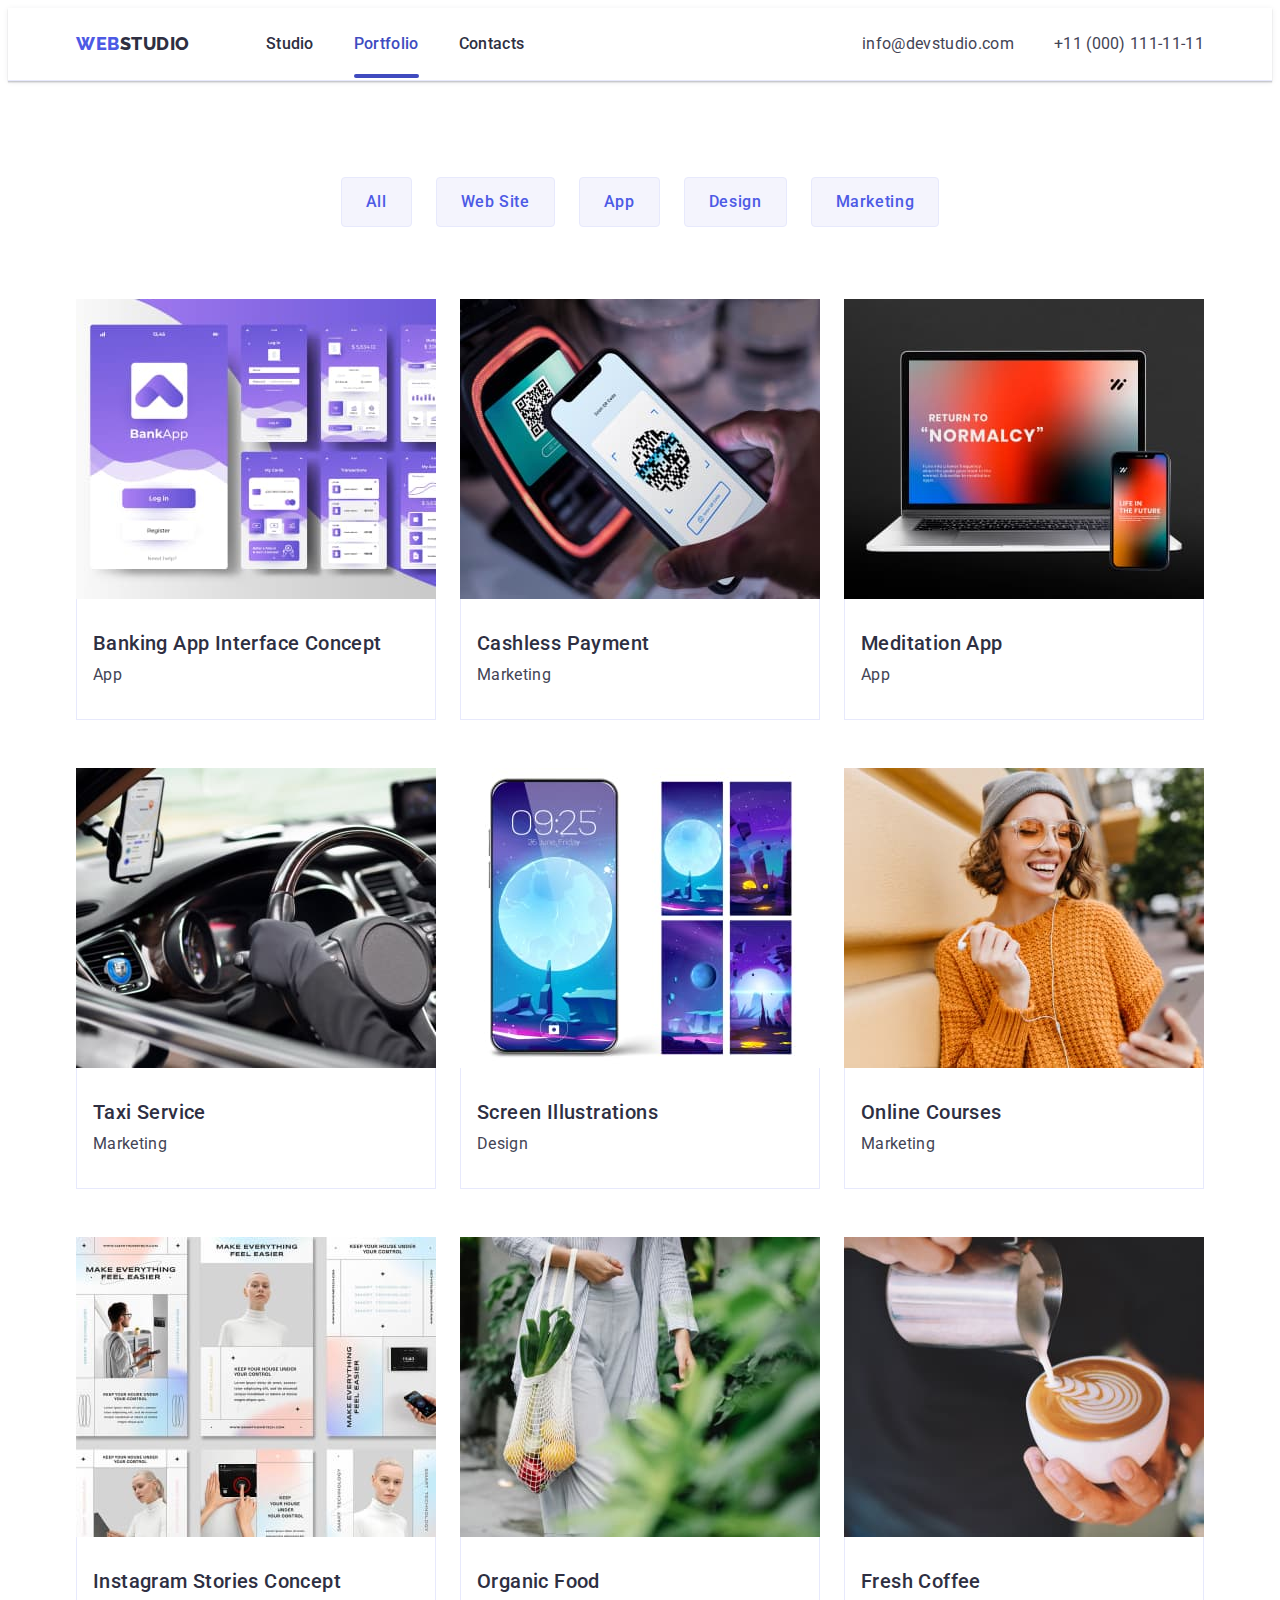
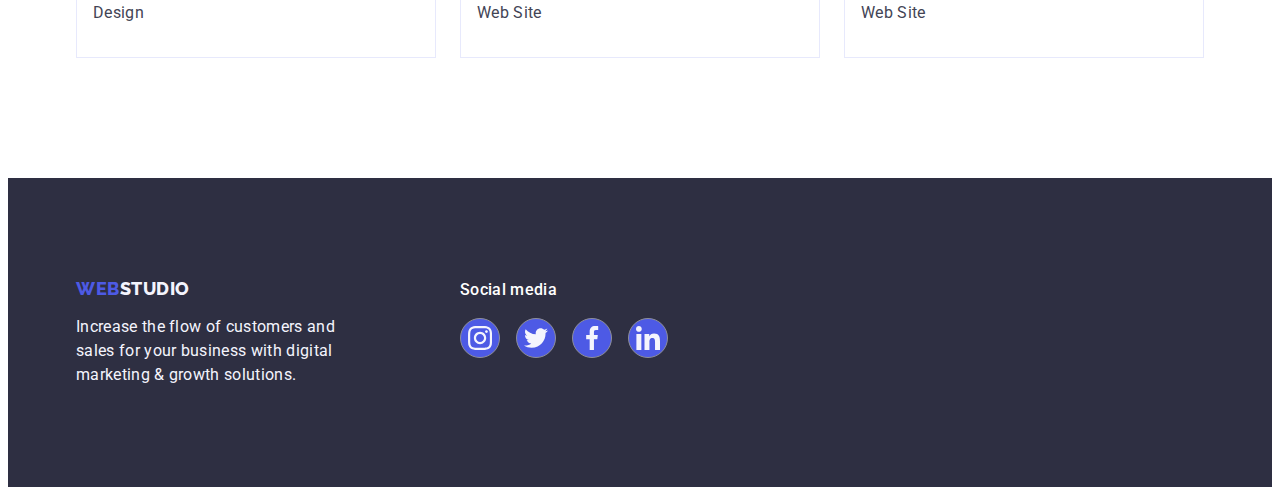
==== portfolio.html @ caafe9a9 "f" ====
<!DOCTYPE html>
<html lang="en">
  <head>
    <meta charset="UTF-8" />
    <meta http-equiv="X-UA-Compatible" content="IE=edge" />
    <meta name="viewport" content="width=device-width, initial-scale=1.0" />
    <title>Portfolio</title>
    <link rel="preconnect" href="https://fonts.googleapis.com" />
    <link rel="preconnect" href="https://fonts.gstatic.com" crossorigin />
    <link
      href="https://fonts.googleapis.com/css2?family=Raleway:wght@800&family=Roboto:wght@400;500;700;900&display=swap"
      rel="stylesheet"
    />
    <link
      rel="stylesheet"
      href="https://cdnjs.cloudflare.com/ajax/libs/modern-normalize/2.0.0/modern-normalize.min.css"
      integrity="sha512-4xo8blKMVCiXpTaLzQSLSw3KFOVPWhm/TRtuPVc4WG6kUgjH6J03IBuG7JZPkcWMxJ5huwaBpOpnwYElP/m6wg=="
      crossorigin="anonymous"
      referrerpolicy="no-referrer"
    />
    <link rel="stylesheet" href="./css/styles.css" />
  </head>

  <body>
    <header class="header">
      <div class="header-container container">
        <!-- NAVIGATION ------------------->
        <nav class="header-nav">
          <a href="./index.html" class="header-logo link"
            >Web<span class="header-logo-span">Studio</span></a
          >
          <ul class="header-nav-list list">
            <li>
              <a href="./index.html" class="header-nav-list-item-link link"
                >Studio</a
              >
            </li>
            <li>
              <a
                href="./portfolio.html"
                class="header-nav-list-item-link link current"
                >Portfolio</a
              >
            </li>
            <li>
              <a href="" class="header-nav-list-item-link link">Contacts</a>
            </li>
          </ul>
        </nav>

        <!-- ADDRESS ------------------->
        <address class="address">
          <ul class="address-list list">
            <li>
              <a
                href="mailto:info@devstudio.com"
                class="header-address-list-item-link link"
                >info@devstudio.com</a
              >
            </li>
            <li>
              <a
                href="tel:+110001111111"
                class="header-address-list-item-link link"
                >+11 (000) 111-11-11</a
              >
            </li>
          </ul>
        </address>
      </div>
    </header>

    <main>
      <!-- SECTION-MAIN-PORTFOLIO ----------------------------->
      <section class="section-portfolio-category">
        <!-- PORTFOLIO-CATEGORY-BUTTON-FILTER ----->
        <div class="container">
          <h1 class="visually-hidden">Portfolio Category</h1>
          <ul class="category-filter list">
            <li>
              <button type="button" class="button-filter">All</button>
            </li>
            <li>
              <button type="button" class="button-filter">Web Site</button>
            </li>
            <li>
              <button type="button" class="button-filter">App</button>
            </li>
            <li>
              <button type="button" class="button-filter">Design</button>
            </li>
            <li>
              <button type="button" class="button-filter">Marketing</button>
            </li>
          </ul>

          <!-- PORTFOLIO-CATEGORY-LIST ------------->
          <ul class="category-list list">
            <li class="category-item">
              <a href="./index.html" class="overlay-link link">
                <div class="overlay-box">
                  <img
                    src="./images/portfolio-01.jpg"
                    alt="Banking App Interface Concept"
                    class="portfolio-images"
                    width="360"
                    height="300"
                  />
                  <p class="overlay-text">
                    14 Stylish and User-Friendly App Design Concepts · Task
                    Manager App · Calorie Tracker App · Exotic Fruit Ecommerce
                    App · Cloud Storage App
                  </p>
                </div>
                <div class="category-box">
                  <h2 class="category-title-box title">
                    Banking App Interface Concept
                  </h2>
                  <p class="category-paragraph">App</p>
                </div>
              </a>
            </li>
            <li class="category-item">
              <a href="./index.html" class="overlay-link link">
                <div class="overlay-box">
                  <img
                    src="./images/portfolio-02.jpg"
                    alt="Cashless Payment"
                    class="portfolio-images"
                    width="360"
                    height="300"
                  />
                  <p class="overlay-text">
                    14 Stylish and User-Friendly App Design Concepts · Task
                    Manager App · Calorie Tracker App · Exotic Fruit Ecommerce
                    App · Cloud Storage App
                  </p>
                </div>
                <div class="category-box">
                  <h2 class="category-title-box title">Cashless Payment</h2>
                  <p class="category-paragraph">Marketing</p>
                </div>
              </a>
            </li>
            <li class="category-item">
              <a href="./index.html" class="overlay-link link">
                <div class="overlay-box">
                  <img
                    src="./images/portfolio-03.jpg"
                    alt="Meditation App"
                    class="portfolio-images"
                    width="360"
                    height="300"
                  />
                  <p class="overlay-text">
                    14 Stylish and User-Friendly App Design Concepts · Task
                    Manager App · Calorie Tracker App · Exotic Fruit Ecommerce
                    App · Cloud Storage App
                  </p>
                </div>
                <div class="category-box">
                  <h2 class="category-title-box title">Meditation App</h2>
                  <p class="category-paragraph">App</p>
                </div>
              </a>
            </li>
            <li class="category-item">
              <a href="./index.html" class="overlay-link link">
                <div class="overlay-box">
                  <img
                    src="./images/portfolio-04.jpg"
                    alt="Taxi Service"
                    class="portfolio-images"
                    width="360"
                    height="300"
                  />
                  <p class="overlay-text">
                    14 Stylish and User-Friendly App Design Concepts · Task
                    Manager App · Calorie Tracker App · Exotic Fruit Ecommerce
                    App · Cloud Storage App
                  </p>
                </div>
                <div class="category-box">
                  <h2 class="category-title-box title">Taxi Service</h2>
                  <p class="category-paragraph">Marketing</p>
                </div>
              </a>
            </li>
            <li class="category-item">
              <a href="./index.html" class="overlay-link link">
                <div class="overlay-box">
                  <img
                    src="./images/portfolio-05.jpg"
                    alt="Screen Illustrations"
                    class="portfolio-images"
                    width="360"
                    height="300"
                  />
                  <p class="overlay-text">
                    14 Stylish and User-Friendly App Design Concepts · Task
                    Manager App · Calorie Tracker App · Exotic Fruit Ecommerce
                    App · Cloud Storage App
                  </p>
                </div>
                <div class="category-box">
                  <h2 class="category-title-box title">Screen Illustrations</h2>
                  <p class="category-paragraph">Design</p>
                </div>
              </a>
            </li>
            <li class="category-item">
              <a href="./index.html" class="overlay-link link">
                <div class="overlay-box">
                  <img
                    src="./images/portfolio-06.jpg"
                    alt="Online Courses"
                    class="portfolio-images"
                    width="360"
                    height="300"
                  />
                  <p class="overlay-text">
                    14 Stylish and User-Friendly App Design Concepts · Task
                    Manager App · Calorie Tracker App · Exotic Fruit Ecommerce
                    App · Cloud Storage App
                  </p>
                </div>
                <div class="category-box">
                  <h2 class="category-title-box title">Online Courses</h2>
                  <p class="category-paragraph">Marketing</p>
                </div>
              </a>
            </li>
            <li class="category-item">
              <a href="./index.html" class="overlay-link link">
                <div class="overlay-box">
                  <img
                    src="./images/portfolio-07.jpg"
                    alt="Instagram Stories Concept"
                    class="portfolio-images"
                    width="360"
                    height="300"
                  />
                  <p class="overlay-text">
                    14 Stylish and User-Friendly App Design Concepts · Task
                    Manager App · Calorie Tracker App · Exotic Fruit Ecommerce
                    App · Cloud Storage App
                  </p>
                </div>
                <div class="category-box">
                  <h2 class="category-title-box title">
                    Instagram Stories Concept
                  </h2>
                  <p class="category-paragraph">Design</p>
                </div>
              </a>
            </li>
            <li class="category-item">
              <a href="./index.html" class="overlay-link link">
                <div class="overlay-box">
                  <img
                    src="./images/portfolio-08.jpg"
                    alt="Organic Food"
                    class="portfolio-images"
                    width="360"
                    height="300"
                  />
                  <p class="overlay-text">
                    14 Stylish and User-Friendly App Design Concepts · Task
                    Manager App · Calorie Tracker App · Exotic Fruit Ecommerce
                    App · Cloud Storage App
                  </p>
                </div>
                <div class="category-box">
                  <h2 class="category-title-box title">Organic Food</h2>
                  <p class="category-paragraph">Web Site</p>
                </div>
              </a>
            </li>
            <li class="category-item">
              <a href="./index.html" class="overlay-link link">
                <div class="overlay-box">
                  <img
                    src="./images/portfolio-09.jpg"
                    alt="Fresh Coffee"
                    class="portfolio-images"
                    width="360"
                    height="300"
                  />
                  <p class="overlay-text">
                    14 Stylish and User-Friendly App Design Concepts · Task
                    Manager App · Calorie Tracker App · Exotic Fruit Ecommerce
                    App · Cloud Storage App
                  </p>
                </div>
                <div class="category-box">
                  <h2 class="category-title-box title">Fresh Coffee</h2>
                  <p class="category-paragraph">Web Site</p>
                </div>
              </a>
            </li>
          </ul>
        </div>
      </section>
    </main>

    <!-- SECTION-FOOTER ---------------->
    <footer class="footer">
      <div class="footer-container container">
        <div class="footer-block">
          <a href="./index.html" class="footer-logo link"
            >Web<span class="footer-logo-span">Studio</span></a
          >
          <p class="footer-paragraph">
            Increase the flow of customers and sales for your business with
            digital marketing & growth solutions.
          </p>
        </div>

        <!------- FOOTER SOCIAL --------->
        <div class="footer-block">
          <!-- <div class="footer-social"> -->
          <p class="footer-social-paragraph">Social media</p>
          <ul class="footer-social-list list">
            <!-- footer-instagram -->
            <li class="footer-social-items">
              <a href="#" class="footer-social-link link">
                <svg class="footer-social-svg" width="24" height="24">
                  <use href="./images/icons.svg#ico-1-instagram"></use>
                </svg>
              </a>
            </li>
            <!-- footer-twitter -->
            <li class="footer-social-items">
              <a href="#" class="footer-social-link link">
                <svg class="footer-social-svg" width="24" height="24">
                  <use href="./images/icons.svg#ico-2-twitter"></use>
                </svg>
              </a>
            </li>
            <!-- footer-facebook -->
            <li class="footer-social-items">
              <a href="#" class="footer-social-link link">
                <svg class="footer-social-svg" width="24" height="24">
                  <use href="./images/icons.svg#ico-3-facebook"></use>
                </svg>
              </a>
            </li>
            <!-- footer-linkedin -->
            <li class="footer-social-items">
              <a href="#" class="footer-social-link link">
                <svg class="footer-social-svg" width="24" height="24">
                  <use href="./images/icons.svg#ico-4-linkedin"></use>
                </svg>
              </a>
            </li>
          </ul>
        </div>
      </div>
    </footer>
    <script src="./js/modal.js"></script>
  </body>
  <!-- HAPPY-END --------------------->
</html>
---- css/styles.css ----
:root {
  --body-background-color: #ffffff;
  --body-text-color: #434455;
  --logo-color: #4d5ae5;
  --logo-header-span-color: #2e2f42;
  --logo-footer-span-color: #f4f4fd;
  --paragraph-color: #434455;
  --color-grey: #2e2f42;
  --footer-social-svg-fill: #f4f4fd;
}

/*--RESET-----------------------*/

*,
*::before,
*::after {
  box-sizing: border-box;
}

h1,
h2,
h3,
h4,
h5,
h6,
p {
  margin-top: 0;
  margin-bottom: 0;
}

ul,
ol {
  list-style: none;
  margin: 0;
  margin-top: 0;
  margin-bottom: 0;
  padding-left: 0;
}

img {
  display: block;
}

.list {
  list-style: none;
  margin: 0;
  padding-left: 0;
}

.link {
  text-decoration: none;
}

/*--GLOBAL-----------------------*/

body {
  font-family: "Roboto", sans-serif;
  color: var(--body-text-color);
  background-color: var(--body-background-color);
}

.container {
  width: 1158px;
  margin: 0 auto;
  padding-right: 15px;
  padding-left: 15px;
}

.visually-hidden {
  position: absolute;
  width: 1px;
  height: 1px;
  margin: -1px;
  border: 0;
  padding: 0;
  white-space: nowrap;
  clip-path: inset(100%);
  clip: rect(0 0 0 0);
  overflow: hidden;
}

/*-- HEADER ---------------------*/

.header {
  border-bottom: 1px solid #e7e9fc;
  padding-top: 24px;
  padding-bottom: 24px;
  box-shadow: 0px 2px 1px rgba(46, 47, 66, 0.08),
    0px 1px 1px rgba(46, 47, 66, 0.16), 0px 1px 6px rgba(46, 47, 66, 0.08);
}

.header-container {
  display: flex;
  justify-content: space-between;
  align-items: center;
}

.header-nav {
  display: flex;
  align-items: center;
}

.header-logo {
  font-family: "Raleway", sans-serif;
  font-weight: 800;
  font-size: 18px;
  line-height: 1.17;
  letter-spacing: 0.03em;
  text-transform: uppercase;
  color: var(--logo-color);
  align-self: center;
  margin-right: 76px;
}

.header-logo-span {
  color: var(--logo-header-span-color);
}

.header-nav-list {
  display: flex;
  gap: 40px;
}

.header-nav-list-item-link {
  font-size: 16px;
  line-height: 1.5;
  letter-spacing: 0.02em;
  font-weight: 500;
  padding-top: 24px;
  padding-bottom: 24px;
  color: var(--color-grey);
  transition: color 250ms cubic-bezier(0.4, 0, 0.2, 1);
}

.header-nav-list-item-link:hover,
.header-nav-list-item-link:focus,
.header-nav-list-item-link:active {
  color: #404bbf;
}

.address {
  font-style: normal;
  gap: 40px;
}

.address-list {
  display: flex;
  gap: 40px;
}

.header-address-list-item-link {
  font-weight: 400;
  font-size: 16px;
  line-height: 1.5;
  letter-spacing: 0.02em;
  color: #434455;
  transition: color 250ms cubic-bezier(0.4, 0, 0.2, 1);
}

.header-address-list-item-link:hover,
.header-address-list-item-link:focus,
.header-address-list-item-link:active {
  color: #404bbf;
}

/*--- SECTION-INDEX-ONE --------------*/

.section-one {
  background-position: center;
  background-color: var(--color-grey);
  background-size: cover;
  background-image: linear-gradient(
      to bottom,
      rgba(46, 47, 66, 0.7),
      rgba(46, 47, 66, 0.7)
    ),
    url(../images/people-office.jpg);
  background-repeat: no-repeat;
  padding: 188px 0px;
  max-width: 1440px;
  margin: 0 auto;
}

.container-hero {
  display: flex;
  flex-direction: column;
  padding: 0 316px;
}

.main-index-title {
  font-weight: 700;
  font-size: 56px;
  line-height: 1.07;
  letter-spacing: 0.02em;
  text-align: center;
  padding-bottom: 48px;
  max-width: 496px;
  color: #ffffff;
}

.index-button {
  display: block;
  padding: 16px 32px;
  align-self: center;
  min-width: 169px;
  height: 56px;
  border: none;
  font-size: 16px;
  line-height: 1.5;
  letter-spacing: 0.04em;
  color: #ffffff;
  background-color: #4d5ae5;
  border-radius: 4px;
  font-family: "Roboto", sans-serif;
  font-weight: 500;
  box-shadow: 0px 4px 4px rgba(0, 0, 0, 0.15);
  cursor: pointer;
  transition: background-color 250ms cubic-bezier(0.4, 0, 0.2, 1);
}

.index-button:focus {
  background-color: #404bbf;
}

.index-button:hover {
  background: #404bbf;
  box-shadow: 0px 4px 4px rgba(0, 0, 0, 0.15);
}

/*--- SECTION-INDEX-TWO --------------*/

.section-two {
  padding: 120px 0;
}

.menu-list {
  display: flex;
  gap: 24px;
}

.menu-list-item {
  width: 264px;
}

.hero-icons {
  display: flex;
  width: 264px;
  height: 112px;
  align-items: center;
  justify-content: center;
  margin-bottom: 8px;
  border-radius: 4px;
  background: #f4f4fd;
}

.hero-icons-svg {
  margin: 24px 100px;
}

.menu-list-item > h3 {
  margin-bottom: 8px;
}

.menu-paragraph {
  font-style: normal;
  font-weight: 400;
  font-size: 16px;
  line-height: 1.5;
  letter-spacing: 0.02em;
  color: #434455;
}

.title {
  font-size: 20px;
  line-height: 1.2;
  font-weight: 500;
  letter-spacing: 0.02em;
  color: var(--color-grey);
  text-align: center;
  margin-bottom: 8px;
}

.team-paragraph {
  font-size: 16px;
  line-height: 1.5;
  letter-spacing: 0.02em;
  color: #434455;
  text-align: center;
}

/*--- SECTION-INDEX-THREE --------------*/

.section-three {
  padding-bottom: 120px;
}

.subtitle {
  font-weight: 700;
  font-size: 36px;
  line-height: 1.11;
  text-align: center;
  text-transform: capitalize;
  letter-spacing: 0.02em;
  color: var(--color-grey);
  margin-bottom: 72px;
}

.app-list {
  display: flex;
  gap: 24px;
}

.app-list-item {
  width: calc((100% - 48px) / 3);
}

/*--- SECTION-INDEX-FOUR --------------*/

.section-four {
  background-color: #f4f4fd;
  padding: 120px 0;
}

.team {
  display: flex;
  gap: 24px;
}

.team-item {
  display: flex;
  flex-direction: column;
  justify-content: center;
  align-items: center;
  width: calc((100% - 72px) / 4);
  box-shadow: 0px 1px 6px rgba(46, 47, 66, 0.08),
    0px 1px 1px rgba(46, 47, 66, 0.16), 0px 2px 1px rgba(46, 47, 66, 0.08);
  border-radius: 0px 0px 4px 4px;
  background-color: #ffffff;
}

.team-box {
  padding: 32px 0;
}

.team-social {
  display: flex;
  justify-content: center;
  margin-top: 8px;
  gap: 24px;
}

.team-social-item {
  width: 40px;
  height: 40px;
}

.team-social-icon {
  width: 100%;
  height: 100%;
  background-color: #4d5ae5;
  padding: 12px;
  border-radius: 50%;
  display: flex;
  align-items: center;
  justify-content: center;
  transition: background-color 250ms cubic-bezier(0.4, 0, 0.2, 1);
}

.team-social-icon:hover,
.team-social-icon:focus {
  background-color: #404bbf;
}

.team-svg {
  fill: #f4f4fd;
}

/*--- SECTION-INDEX-FIVE --------------*/

.section-five {
  padding-top: 120px;
  padding-bottom: 120px;
}

.customers-list {
  display: flex;
  gap: 24px;
}

.customers-item {
  display: inline-block;
  height: 88px;
  width: calc((100% - 120px) / 6);
}

.customers-item:hover,
.customers-item:focus {
  border: 1px solid #404bbf;
  border-radius: 4px;
}

.customers-link {
  width: 100%;
  height: 100%;
  border: 1px solid #8e8f99;
  color: #8e8f99;
  border-radius: 4px;
  display: flex;
  align-items: center;
  justify-content: center;
  padding: 16px 32px;
  transition: border-color 250ms cubic-bezier(0.4, 0, 0.2, 1),
    color 250ms cubic-bezier(0.4, 0, 0.2, 1);
}

.customers-link:hover,
.customers-link:focus {
  fill: #404bbf;
  color: #404bbf;
  border-color: #404bbf;
}

.customers-icon {
  fill: currentColor;
}

.customers-icon:hover,
.customers-icon:focus {
  fill: #404bbf;
}

/*-- PORTFOLIO-CATEGORY-BUTTON-FILTER -----*/

.section-portfolio-category {
  padding-top: 96px;
  padding-bottom: 120px;
}

.category-filter {
  display: flex;
  align-items: center;
  justify-content: center;
  gap: 24px;
  margin-bottom: 72px;
}

.button-filter {
  font-family: "Roboto", sans-serif;
  font-size: 16px;
  line-height: 1.5;
  color: #4d5ae5;
  background-color: #f4f4fd;
  border: 1px solid #e7e9fc;
  border-radius: 4px;
  font-weight: 500;
  letter-spacing: 0.04em;
  padding: 12px 24px;
  cursor: pointer;
  transition: color 250ms cubic-bezier(0.4, 0, 0.2, 1),
    background-color 250ms cubic-bezier(0.4, 0, 0.2, 1),
    border-color 250ms cubic-bezier(0.4, 0, 0.2, 1),
    box-shadow 250ms cubic-bezier(0.4, 0, 0.2, 1);
}

.button-filter:hover,
.button-filter:focus {
  color: #ffffff;
  background: #404bbf;
  border: 1px solid transparent;
  box-shadow: 0px 3px 1px rgba(0, 0, 0, 0.1), 0px 2px 1px rgba(0, 0, 0, 0.08),
    0px 2px 2px rgba(0, 0, 0, 0.12);
  border-radius: 4px;
}

/*-- PORTFOLIO-CATEGORY-LIST -----------*/

.category-box {
  padding: 32px 16px;
  border: 1px solid #e7e9fc;
  border-top: none;
}

.category-list {
  display: flex;
  flex-wrap: wrap;
}

.category-item {
  margin-right: 24px;
  margin-bottom: 48px;
  position: relative;
  overflow: hidden;
}

.category-item:focus,
.category-item:hover {
  box-shadow: 0px 1px 6px rgba(46, 47, 66, 0.08),
    0px 1px 1px rgba(46, 47, 66, 0.16), 0px 2px 1px rgba(46, 47, 66, 0.08);
}

.category-item:nth-child(3) {
  margin-right: 0;
}

.category-item:nth-child(6) {
  margin-right: 0;
}

.category-item:nth-child(7) {
  margin-bottom: 0;
}

.category-item:nth-child(8) {
  margin-bottom: 0;
}

.category-item:nth-child(9) {
  margin-bottom: 0;
  margin-right: 0;
}

.category-title-box {
  text-align: start;
  margin-bottom: 8px;
}

.category-paragraph {
  font-size: 16px;
  line-height: 1.5;
  letter-spacing: 0.02em;
  color: var(--paragraph-color);
}

/*-- OVERLAY --------------------*/

.overlay-box {
  position: relative;
  overflow: hidden;
}

.overlay-box:hover .overlay-text {
  transform: translateY(0);
}

.overlay-text {
  position: absolute;
  top: 0;
  font-size: 16px;
  line-height: 1.5;
  letter-spacing: 0.02em;
  color: #f4f4fd;
  padding: 40px 32px;
  background-color: #4d5ae5;
  height: 100%;
  width: 100%;
  transform: translateY(100%);
  transition: transform 250ms cubic-bezier(0.4, 0, 0.2, 1);
}

.overlay-link {
  display: block;
  transition: box-shadow 250ms cubic-bezier(0.4, 0, 0.2, 1);
}

.overlay-link:hover {
  box-shadow: 0px 1px 6px rgba(46, 47, 66, 0.08),
    0px 1px 1px rgba(46, 47, 66, 0.16), 0px 2px 1px rgba(46, 47, 66, 0.08);
}

.overlay-link:focus .overlay-text {
  transform: translateY(0%);
}

.overlay-link:focus,
.overlay-link:hover > .overlay-text {
  box-shadow: 0px 1px 6px rgba(46, 47, 66, 0.08),
    0px 1px 1px rgba(46, 47, 66, 0.16), 0px 2px 1px rgba(46, 47, 66, 0.08);
}

/*-- FOOTER --------------------*/

.footer {
  background-color: #2e2f42;
  padding: 100px 0;
}

.footer-container {
  display: flex;
  align-items: baseline;
}

.footer-block {
  margin-right: 120px;
}

.footer-logo {
  font-family: "Raleway", sans-serif;
  font-weight: 800;
  font-size: 18px;
  line-height: 1.17;
  letter-spacing: 0.03em;
  text-transform: uppercase;
  margin-bottom: 16px;
  display: inline-block;
  color: var(--logo-color);
}

.footer-logo-span {
  color: var(--logo-footer-span-color);
}

.footer-paragraph {
  font-size: 16px;
  line-height: 1.5;
  letter-spacing: 0.02em;
  color: #f4f4fd;
  max-width: 264px;
}

/*-- FOOTER SOCIAL -----------*/

.footer-social-paragraph {
  font-weight: 500;
  line-height: 1.5;
  letter-spacing: 0.02em;
  color: #ffffff;
  margin-bottom: 16px;
}

.footer-social-list {
  display: flex;
  gap: 16px;
}

.footer-social-items {
  width: 40px;
  height: 40px;
}

.footer-social-link {
  width: 100%;
  height: 100%;
  color: #8e8f99;
  border: 1px solid #8e8f99;
  background-color: #4d5ae5;
  border-radius: 50%;
  display: flex;
  align-items: center;
  justify-content: center;
  transition: background-color 250ms cubic-bezier(0.4, 0, 0.2, 1);
}

.footer-social-link:hover,
.footer-social-link:focus {
  color: #404bbf;
  border-color: #404bbf;
  background-color: #31d0aa;
}

.footer-social-svg {
  fill: var(--footer-social-svg-fill);
}

/*-- MODAL ------------*/

.backdrop {
  position: fixed;
  top: 0;
  left: 0;
  width: 100%;
  height: 100%;
  background-color: rgba(46, 47, 66, 0.4);
  transition: opacity 250ms cubic-bezier(0.4, 0, 0.2, 1),
    visibility 250ms cubic-bezier(0.4, 0, 0.2, 1);
}

.is-hidden {
  opacity: 0;
  visibility: hidden;
  pointer-events: none;
}

.modal {
  position: absolute;
  top: 50%;
  left: 50%;
  transform: translate(-50%, -50%) scale(1);
  width: 408px;
  min-height: 584px;
  background: #fcfcfc;
  box-shadow: 0px 1px 1px rgba(0, 0, 0, 0.14), 0px 1px 3px rgba(0, 0, 0, 0.12),
    0px 2px 1px rgba(0, 0, 0, 0.2);
  border-radius: 4px;
  transition: transform 250ms cubic-bezier(0.4, 0, 0.2, 1);
}

.modal-button {
  position: absolute;
  top: 24px;
  right: 24px;
  width: 24px;
  height: 24px;
  border-radius: 50%;
  display: flex;
  align-items: center;
  justify-content: center;
  background-color: #e7e9fc;
  border: 1px solid rgba(0, 0, 0, 0.1);
  padding: 0;
  cursor: pointer;
  transition: background-color 250ms cubic-bezier(0.4, 0, 0.2, 1),
    border 250ms cubic-bezier(0.4, 0, 0.2, 1);
}

.modal-button:hover {
  border: none;
  background-color: #404bbf;
}

.modal-button:focus {
  border: none;
  background-color: #404bbf;
}

.modal-button:hover,
.modal-button:focus .modal-button-svg {
  fill: #ffffff;
}

.modal-button-svg {
  transition: fill 250ms cubic-bezier(0.4, 0, 0.2, 1);
}

/*-- CURRENT PAGE ------------*/

.current {
  color: #404bbf;
  position: relative;
  transition: color 250ms cubic-bezier(0.4, 0, 0.2, 1);
}

.current:after {
  content: "";
  position: absolute;
  left: 0;
  bottom: -1px;
  background-color: #404bbf;
  height: 4px;
  border-radius: 2px;
  display: block;
  width: 100%;
}

/*-- END ---- GOOD-LUCK! -----*/
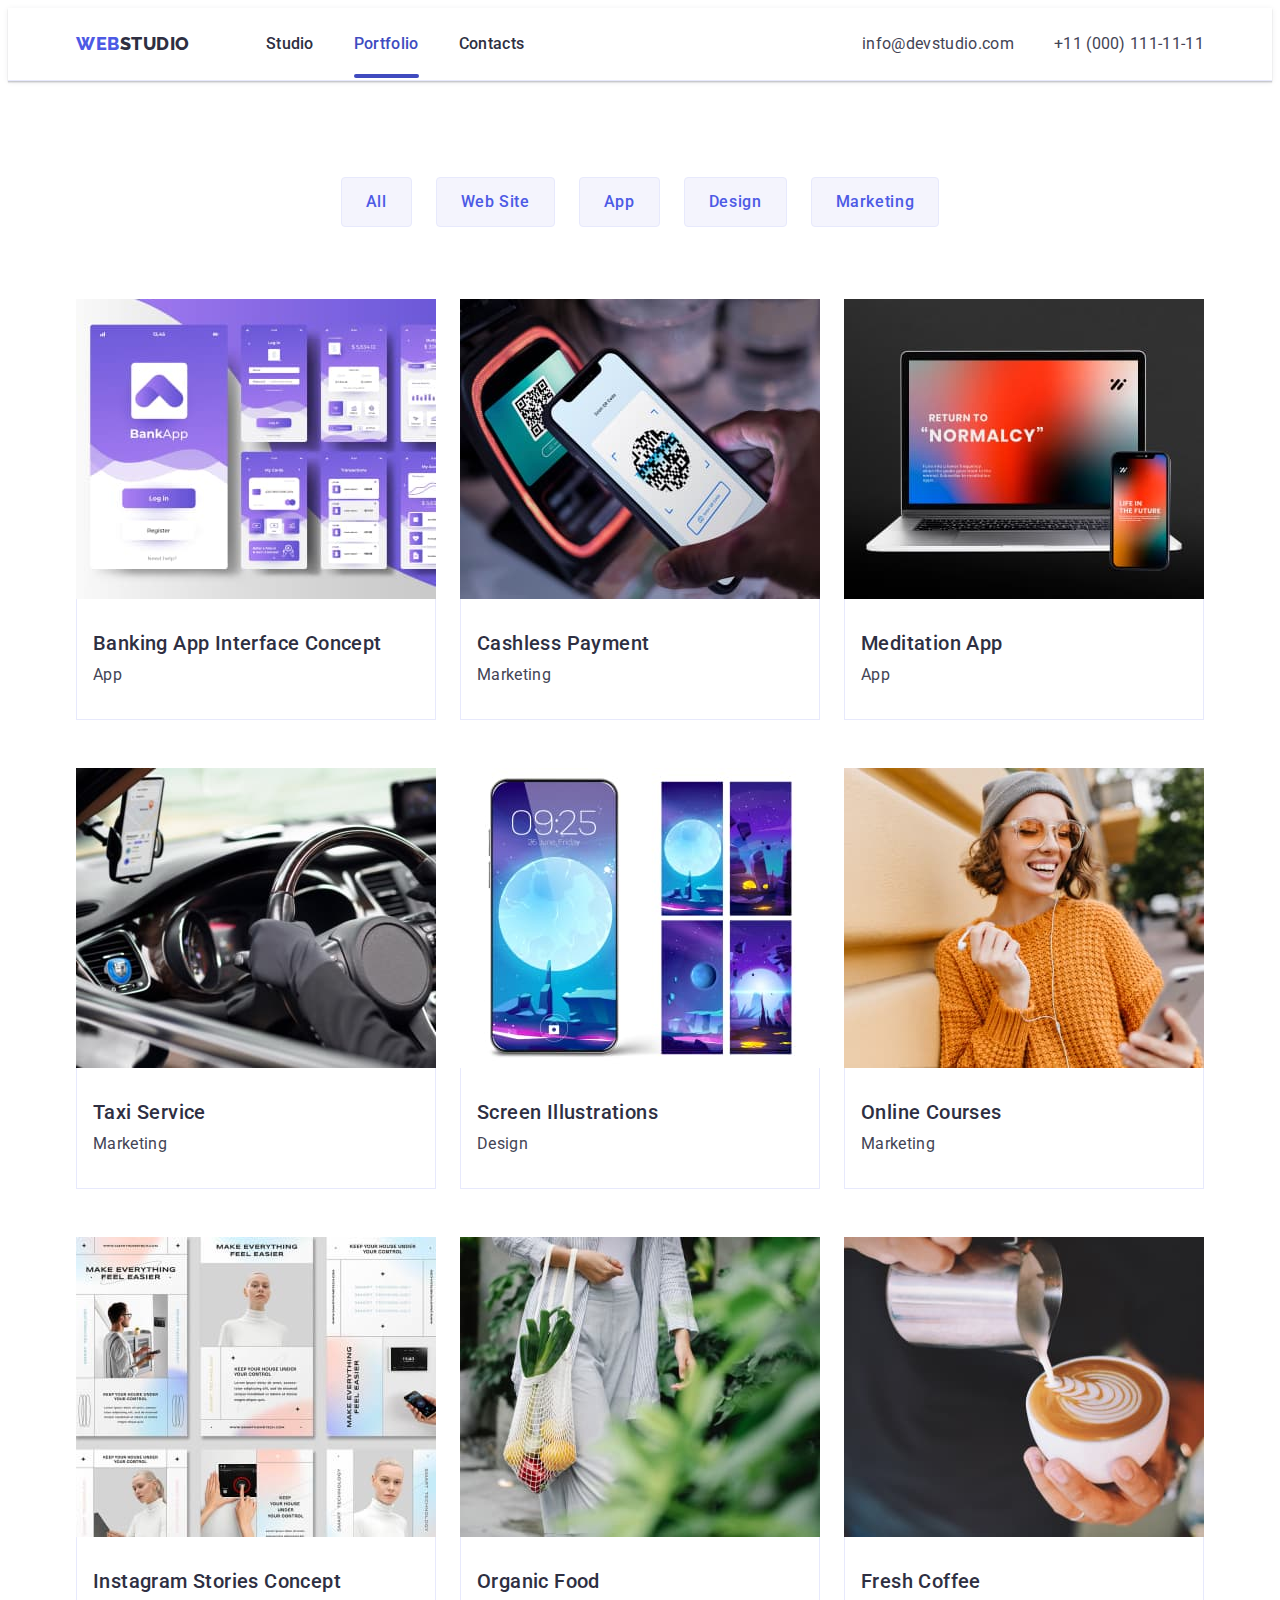
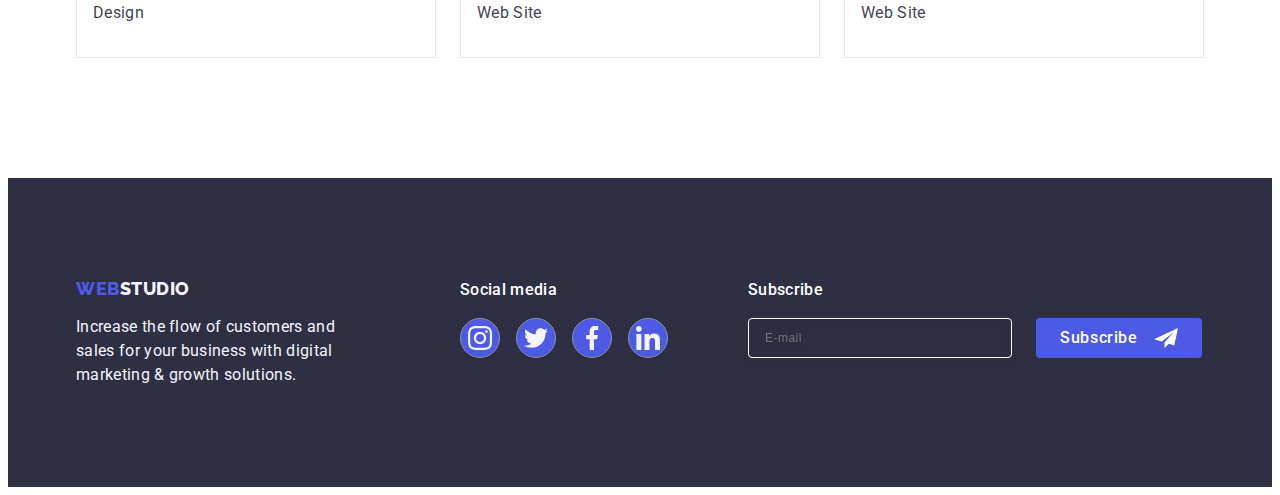
==== commit 9b2eff12: "q" ====
--- a/portfolio.html
+++ b/portfolio.html
@@ -1,363 +1,315 @@
 <!DOCTYPE html>
 <html lang="en">
-  <head>
-    <meta charset="UTF-8" />
-    <meta http-equiv="X-UA-Compatible" content="IE=edge" />
-    <meta name="viewport" content="width=device-width, initial-scale=1.0" />
-    <title>Portfolio</title>
-    <link rel="preconnect" href="https://fonts.googleapis.com" />
-    <link rel="preconnect" href="https://fonts.gstatic.com" crossorigin />
-    <link
-      href="https://fonts.googleapis.com/css2?family=Raleway:wght@800&family=Roboto:wght@400;500;700;900&display=swap"
-      rel="stylesheet"
-    />
-    <link
-      rel="stylesheet"
-      href="https://cdnjs.cloudflare.com/ajax/libs/modern-normalize/2.0.0/modern-normalize.min.css"
-      integrity="sha512-4xo8blKMVCiXpTaLzQSLSw3KFOVPWhm/TRtuPVc4WG6kUgjH6J03IBuG7JZPkcWMxJ5huwaBpOpnwYElP/m6wg=="
-      crossorigin="anonymous"
-      referrerpolicy="no-referrer"
-    />
-    <link rel="stylesheet" href="./css/styles.css" />
-  </head>
-
-  <body>
-    <header class="header">
-      <div class="header-container container">
-        <!-- NAVIGATION ------------------->
-        <nav class="header-nav">
-          <a href="./index.html" class="header-logo link"
-            >Web<span class="header-logo-span">Studio</span></a
-          >
-          <ul class="header-nav-list list">
-            <li>
-              <a href="./index.html" class="header-nav-list-item-link link"
-                >Studio</a
-              >
-            </li>
-            <li>
-              <a
-                href="./portfolio.html"
-                class="header-nav-list-item-link link current"
-                >Portfolio</a
-              >
-            </li>
-            <li>
-              <a href="" class="header-nav-list-item-link link">Contacts</a>
-            </li>
-          </ul>
-        </nav>
-
-        <!-- ADDRESS ------------------->
-        <address class="address">
-          <ul class="address-list list">
-            <li>
-              <a
-                href="mailto:info@devstudio.com"
-                class="header-address-list-item-link link"
-                >info@devstudio.com</a
-              >
-            </li>
-            <li>
-              <a
-                href="tel:+110001111111"
-                class="header-address-list-item-link link"
-                >+11 (000) 111-11-11</a
-              >
-            </li>
-          </ul>
-        </address>
+
+<head>
+  <meta charset="UTF-8" />
+  <meta http-equiv="X-UA-Compatible" content="IE=edge" />
+  <meta name="viewport" content="width=device-width, initial-scale=1.0" />
+  <title>Portfolio</title>
+  <link rel="preconnect" href="https://fonts.googleapis.com" />
+  <link rel="preconnect" href="https://fonts.gstatic.com" crossorigin />
+  <link href="https://fonts.googleapis.com/css2?family=Raleway:wght@800&family=Roboto:wght@400;500;700;900&display=swap"
+    rel="stylesheet" />
+  <link rel="stylesheet" href="https://cdnjs.cloudflare.com/ajax/libs/modern-normalize/2.0.0/modern-normalize.min.css"
+    integrity="sha512-4xo8blKMVCiXpTaLzQSLSw3KFOVPWhm/TRtuPVc4WG6kUgjH6J03IBuG7JZPkcWMxJ5huwaBpOpnwYElP/m6wg=="
+    crossorigin="anonymous" referrerpolicy="no-referrer" />
+  <link rel="stylesheet" href="./css/styles.css" />
+</head>
+
+<body>
+  <header class="header">
+    <div class="header-container container">
+      <!-- NAVIGATION ------------------->
+      <nav class="header-nav">
+        <a href="./index.html" class="header-logo link">Web<span class="header-logo-span">Studio</span></a>
+        <ul class="header-nav-list list">
+          <li>
+            <a href="./index.html" class="header-nav-list-item-link link">Studio</a>
+          </li>
+          <li>
+            <a href="./portfolio.html" class="header-nav-list-item-link link current">Portfolio</a>
+          </li>
+          <li>
+            <a href="" class="header-nav-list-item-link link">Contacts</a>
+          </li>
+        </ul>
+      </nav>
+
+      <!-- ADDRESS ------------------->
+      <address class="address">
+        <ul class="address-list list">
+          <li>
+            <a href="mailto:info@devstudio.com" class="header-address-list-item-link link">info@devstudio.com</a>
+          </li>
+          <li>
+            <a href="tel:+110001111111" class="header-address-list-item-link link">+11 (000) 111-11-11</a>
+          </li>
+        </ul>
+      </address>
+    </div>
+  </header>
+
+  <main>
+    <!-- SECTION-MAIN-PORTFOLIO ----------------------------->
+    <section class="section-portfolio-category">
+      <!-- PORTFOLIO-CATEGORY-BUTTON-FILTER ----->
+      <div class="container">
+        <h1 class="visually-hidden">Portfolio Category</h1>
+        <ul class="category-filter list">
+          <li>
+            <button type="button" class="button-filter">All</button>
+          </li>
+          <li>
+            <button type="button" class="button-filter">Web Site</button>
+          </li>
+          <li>
+            <button type="button" class="button-filter">App</button>
+          </li>
+          <li>
+            <button type="button" class="button-filter">Design</button>
+          </li>
+          <li>
+            <button type="button" class="button-filter">Marketing</button>
+          </li>
+        </ul>
+
+        <!-- PORTFOLIO-CATEGORY-LIST ------------->
+        <ul class="category-list list">
+          <li class="category-item">
+            <a href="./index.html" class="overlay-link link">
+              <div class="overlay-box">
+                <img src="./images/portfolio-01.jpg" alt="Banking App Interface Concept" class="portfolio-images"
+                  width="360" height="300" />
+                <p class="overlay-text">
+                  14 Stylish and User-Friendly App Design Concepts · Task
+                  Manager App · Calorie Tracker App · Exotic Fruit Ecommerce
+                  App · Cloud Storage App
+                </p>
+              </div>
+              <div class="category-box">
+                <h2 class="category-title-box title">
+                  Banking App Interface Concept
+                </h2>
+                <p class="category-paragraph">App</p>
+              </div>
+            </a>
+          </li>
+          <li class="category-item">
+            <a href="./index.html" class="overlay-link link">
+              <div class="overlay-box">
+                <img src="./images/portfolio-02.jpg" alt="Cashless Payment" class="portfolio-images" width="360"
+                  height="300" />
+                <p class="overlay-text">
+                  14 Stylish and User-Friendly App Design Concepts · Task
+                  Manager App · Calorie Tracker App · Exotic Fruit Ecommerce
+                  App · Cloud Storage App
+                </p>
+              </div>
+              <div class="category-box">
+                <h2 class="category-title-box title">Cashless Payment</h2>
+                <p class="category-paragraph">Marketing</p>
+              </div>
+            </a>
+          </li>
+          <li class="category-item">
+            <a href="./index.html" class="overlay-link link">
+              <div class="overlay-box">
+                <img src="./images/portfolio-03.jpg" alt="Meditation App" class="portfolio-images" width="360"
+                  height="300" />
+                <p class="overlay-text">
+                  14 Stylish and User-Friendly App Design Concepts · Task
+                  Manager App · Calorie Tracker App · Exotic Fruit Ecommerce
+                  App · Cloud Storage App
+                </p>
+              </div>
+              <div class="category-box">
+                <h2 class="category-title-box title">Meditation App</h2>
+                <p class="category-paragraph">App</p>
+              </div>
+            </a>
+          </li>
+          <li class="category-item">
+            <a href="./index.html" class="overlay-link link">
+              <div class="overlay-box">
+                <img src="./images/portfolio-04.jpg" alt="Taxi Service" class="portfolio-images" width="360"
+                  height="300" />
+                <p class="overlay-text">
+                  14 Stylish and User-Friendly App Design Concepts · Task
+                  Manager App · Calorie Tracker App · Exotic Fruit Ecommerce
+                  App · Cloud Storage App
+                </p>
+              </div>
+              <div class="category-box">
+                <h2 class="category-title-box title">Taxi Service</h2>
+                <p class="category-paragraph">Marketing</p>
+              </div>
+            </a>
+          </li>
+          <li class="category-item">
+            <a href="./index.html" class="overlay-link link">
+              <div class="overlay-box">
+                <img src="./images/portfolio-05.jpg" alt="Screen Illustrations" class="portfolio-images" width="360"
+                  height="300" />
+                <p class="overlay-text">
+                  14 Stylish and User-Friendly App Design Concepts · Task
+                  Manager App · Calorie Tracker App · Exotic Fruit Ecommerce
+                  App · Cloud Storage App
+                </p>
+              </div>
+              <div class="category-box">
+                <h2 class="category-title-box title">Screen Illustrations</h2>
+                <p class="category-paragraph">Design</p>
+              </div>
+            </a>
+          </li>
+          <li class="category-item">
+            <a href="./index.html" class="overlay-link link">
+              <div class="overlay-box">
+                <img src="./images/portfolio-06.jpg" alt="Online Courses" class="portfolio-images" width="360"
+                  height="300" />
+                <p class="overlay-text">
+                  14 Stylish and User-Friendly App Design Concepts · Task
+                  Manager App · Calorie Tracker App · Exotic Fruit Ecommerce
+                  App · Cloud Storage App
+                </p>
+              </div>
+              <div class="category-box">
+                <h2 class="category-title-box title">Online Courses</h2>
+                <p class="category-paragraph">Marketing</p>
+              </div>
+            </a>
+          </li>
+          <li class="category-item">
+            <a href="./index.html" class="overlay-link link">
+              <div class="overlay-box">
+                <img src="./images/portfolio-07.jpg" alt="Instagram Stories Concept" class="portfolio-images"
+                  width="360" height="300" />
+                <p class="overlay-text">
+                  14 Stylish and User-Friendly App Design Concepts · Task
+                  Manager App · Calorie Tracker App · Exotic Fruit Ecommerce
+                  App · Cloud Storage App
+                </p>
+              </div>
+              <div class="category-box">
+                <h2 class="category-title-box title">
+                  Instagram Stories Concept
+                </h2>
+                <p class="category-paragraph">Design</p>
+              </div>
+            </a>
+          </li>
+          <li class="category-item">
+            <a href="./index.html" class="overlay-link link">
+              <div class="overlay-box">
+                <img src="./images/portfolio-08.jpg" alt="Organic Food" class="portfolio-images" width="360"
+                  height="300" />
+                <p class="overlay-text">
+                  14 Stylish and User-Friendly App Design Concepts · Task
+                  Manager App · Calorie Tracker App · Exotic Fruit Ecommerce
+                  App · Cloud Storage App
+                </p>
+              </div>
+              <div class="category-box">
+                <h2 class="category-title-box title">Organic Food</h2>
+                <p class="category-paragraph">Web Site</p>
+              </div>
+            </a>
+          </li>
+          <li class="category-item">
+            <a href="./index.html" class="overlay-link link">
+              <div class="overlay-box">
+                <img src="./images/portfolio-09.jpg" alt="Fresh Coffee" class="portfolio-images" width="360"
+                  height="300" />
+                <p class="overlay-text">
+                  14 Stylish and User-Friendly App Design Concepts · Task
+                  Manager App · Calorie Tracker App · Exotic Fruit Ecommerce
+                  App · Cloud Storage App
+                </p>
+              </div>
+              <div class="category-box">
+                <h2 class="category-title-box title">Fresh Coffee</h2>
+                <p class="category-paragraph">Web Site</p>
+              </div>
+            </a>
+          </li>
+        </ul>
       </div>
-    </header>
-
-    <main>
-      <!-- SECTION-MAIN-PORTFOLIO ----------------------------->
-      <section class="section-portfolio-category">
-        <!-- PORTFOLIO-CATEGORY-BUTTON-FILTER ----->
-        <div class="container">
-          <h1 class="visually-hidden">Portfolio Category</h1>
-          <ul class="category-filter list">
-            <li>
-              <button type="button" class="button-filter">All</button>
-            </li>
-            <li>
-              <button type="button" class="button-filter">Web Site</button>
-            </li>
-            <li>
-              <button type="button" class="button-filter">App</button>
-            </li>
-            <li>
-              <button type="button" class="button-filter">Design</button>
-            </li>
-            <li>
-              <button type="button" class="button-filter">Marketing</button>
-            </li>
-          </ul>
-
-          <!-- PORTFOLIO-CATEGORY-LIST ------------->
-          <ul class="category-list list">
-            <li class="category-item">
-              <a href="./index.html" class="overlay-link link">
-                <div class="overlay-box">
-                  <img
-                    src="./images/portfolio-01.jpg"
-                    alt="Banking App Interface Concept"
-                    class="portfolio-images"
-                    width="360"
-                    height="300"
-                  />
-                  <p class="overlay-text">
-                    14 Stylish and User-Friendly App Design Concepts · Task
-                    Manager App · Calorie Tracker App · Exotic Fruit Ecommerce
-                    App · Cloud Storage App
-                  </p>
-                </div>
-                <div class="category-box">
-                  <h2 class="category-title-box title">
-                    Banking App Interface Concept
-                  </h2>
-                  <p class="category-paragraph">App</p>
-                </div>
-              </a>
-            </li>
-            <li class="category-item">
-              <a href="./index.html" class="overlay-link link">
-                <div class="overlay-box">
-                  <img
-                    src="./images/portfolio-02.jpg"
-                    alt="Cashless Payment"
-                    class="portfolio-images"
-                    width="360"
-                    height="300"
-                  />
-                  <p class="overlay-text">
-                    14 Stylish and User-Friendly App Design Concepts · Task
-                    Manager App · Calorie Tracker App · Exotic Fruit Ecommerce
-                    App · Cloud Storage App
-                  </p>
-                </div>
-                <div class="category-box">
-                  <h2 class="category-title-box title">Cashless Payment</h2>
-                  <p class="category-paragraph">Marketing</p>
-                </div>
-              </a>
-            </li>
-            <li class="category-item">
-              <a href="./index.html" class="overlay-link link">
-                <div class="overlay-box">
-                  <img
-                    src="./images/portfolio-03.jpg"
-                    alt="Meditation App"
-                    class="portfolio-images"
-                    width="360"
-                    height="300"
-                  />
-                  <p class="overlay-text">
-                    14 Stylish and User-Friendly App Design Concepts · Task
-                    Manager App · Calorie Tracker App · Exotic Fruit Ecommerce
-                    App · Cloud Storage App
-                  </p>
-                </div>
-                <div class="category-box">
-                  <h2 class="category-title-box title">Meditation App</h2>
-                  <p class="category-paragraph">App</p>
-                </div>
-              </a>
-            </li>
-            <li class="category-item">
-              <a href="./index.html" class="overlay-link link">
-                <div class="overlay-box">
-                  <img
-                    src="./images/portfolio-04.jpg"
-                    alt="Taxi Service"
-                    class="portfolio-images"
-                    width="360"
-                    height="300"
-                  />
-                  <p class="overlay-text">
-                    14 Stylish and User-Friendly App Design Concepts · Task
-                    Manager App · Calorie Tracker App · Exotic Fruit Ecommerce
-                    App · Cloud Storage App
-                  </p>
-                </div>
-                <div class="category-box">
-                  <h2 class="category-title-box title">Taxi Service</h2>
-                  <p class="category-paragraph">Marketing</p>
-                </div>
-              </a>
-            </li>
-            <li class="category-item">
-              <a href="./index.html" class="overlay-link link">
-                <div class="overlay-box">
-                  <img
-                    src="./images/portfolio-05.jpg"
-                    alt="Screen Illustrations"
-                    class="portfolio-images"
-                    width="360"
-                    height="300"
-                  />
-                  <p class="overlay-text">
-                    14 Stylish and User-Friendly App Design Concepts · Task
-                    Manager App · Calorie Tracker App · Exotic Fruit Ecommerce
-                    App · Cloud Storage App
-                  </p>
-                </div>
-                <div class="category-box">
-                  <h2 class="category-title-box title">Screen Illustrations</h2>
-                  <p class="category-paragraph">Design</p>
-                </div>
-              </a>
-            </li>
-            <li class="category-item">
-              <a href="./index.html" class="overlay-link link">
-                <div class="overlay-box">
-                  <img
-                    src="./images/portfolio-06.jpg"
-                    alt="Online Courses"
-                    class="portfolio-images"
-                    width="360"
-                    height="300"
-                  />
-                  <p class="overlay-text">
-                    14 Stylish and User-Friendly App Design Concepts · Task
-                    Manager App · Calorie Tracker App · Exotic Fruit Ecommerce
-                    App · Cloud Storage App
-                  </p>
-                </div>
-                <div class="category-box">
-                  <h2 class="category-title-box title">Online Courses</h2>
-                  <p class="category-paragraph">Marketing</p>
-                </div>
-              </a>
-            </li>
-            <li class="category-item">
-              <a href="./index.html" class="overlay-link link">
-                <div class="overlay-box">
-                  <img
-                    src="./images/portfolio-07.jpg"
-                    alt="Instagram Stories Concept"
-                    class="portfolio-images"
-                    width="360"
-                    height="300"
-                  />
-                  <p class="overlay-text">
-                    14 Stylish and User-Friendly App Design Concepts · Task
-                    Manager App · Calorie Tracker App · Exotic Fruit Ecommerce
-                    App · Cloud Storage App
-                  </p>
-                </div>
-                <div class="category-box">
-                  <h2 class="category-title-box title">
-                    Instagram Stories Concept
-                  </h2>
-                  <p class="category-paragraph">Design</p>
-                </div>
-              </a>
-            </li>
-            <li class="category-item">
-              <a href="./index.html" class="overlay-link link">
-                <div class="overlay-box">
-                  <img
-                    src="./images/portfolio-08.jpg"
-                    alt="Organic Food"
-                    class="portfolio-images"
-                    width="360"
-                    height="300"
-                  />
-                  <p class="overlay-text">
-                    14 Stylish and User-Friendly App Design Concepts · Task
-                    Manager App · Calorie Tracker App · Exotic Fruit Ecommerce
-                    App · Cloud Storage App
-                  </p>
-                </div>
-                <div class="category-box">
-                  <h2 class="category-title-box title">Organic Food</h2>
-                  <p class="category-paragraph">Web Site</p>
-                </div>
-              </a>
-            </li>
-            <li class="category-item">
-              <a href="./index.html" class="overlay-link link">
-                <div class="overlay-box">
-                  <img
-                    src="./images/portfolio-09.jpg"
-                    alt="Fresh Coffee"
-                    class="portfolio-images"
-                    width="360"
-                    height="300"
-                  />
-                  <p class="overlay-text">
-                    14 Stylish and User-Friendly App Design Concepts · Task
-                    Manager App · Calorie Tracker App · Exotic Fruit Ecommerce
-                    App · Cloud Storage App
-                  </p>
-                </div>
-                <div class="category-box">
-                  <h2 class="category-title-box title">Fresh Coffee</h2>
-                  <p class="category-paragraph">Web Site</p>
-                </div>
-              </a>
-            </li>
-          </ul>
-        </div>
-      </section>
-    </main>
-
-    <!-- SECTION-FOOTER ---------------->
-    <footer class="footer">
-      <div class="footer-container container">
-        <div class="footer-block">
-          <a href="./index.html" class="footer-logo link"
-            >Web<span class="footer-logo-span">Studio</span></a
-          >
-          <p class="footer-paragraph">
-            Increase the flow of customers and sales for your business with
-            digital marketing & growth solutions.
-          </p>
-        </div>
-
-        <!------- FOOTER SOCIAL --------->
-        <div class="footer-block">
-          <!-- <div class="footer-social"> -->
-          <p class="footer-social-paragraph">Social media</p>
-          <ul class="footer-social-list list">
-            <!-- footer-instagram -->
-            <li class="footer-social-items">
-              <a href="#" class="footer-social-link link">
-                <svg class="footer-social-svg" width="24" height="24">
-                  <use href="./images/icons.svg#ico-1-instagram"></use>
-                </svg>
-              </a>
-            </li>
-            <!-- footer-twitter -->
-            <li class="footer-social-items">
-              <a href="#" class="footer-social-link link">
-                <svg class="footer-social-svg" width="24" height="24">
-                  <use href="./images/icons.svg#ico-2-twitter"></use>
-                </svg>
-              </a>
-            </li>
-            <!-- footer-facebook -->
-            <li class="footer-social-items">
-              <a href="#" class="footer-social-link link">
-                <svg class="footer-social-svg" width="24" height="24">
-                  <use href="./images/icons.svg#ico-3-facebook"></use>
-                </svg>
-              </a>
-            </li>
-            <!-- footer-linkedin -->
-            <li class="footer-social-items">
-              <a href="#" class="footer-social-link link">
-                <svg class="footer-social-svg" width="24" height="24">
-                  <use href="./images/icons.svg#ico-4-linkedin"></use>
-                </svg>
-              </a>
-            </li>
-          </ul>
-        </div>
+    </section>
+  </main>
+
+  <!-- SECTION-FOOTER ---------------->
+  <footer class="footer">
+    <div class="footer-container container">
+      <div class="footer-logo-block">
+        <a href="./index.html" class="footer-logo link">Web<span class="footer-logo-span">Studio</span></a>
+        <p class="footer-paragraph">
+          Increase the flow of customers and sales for your business with
+          digital marketing & growth solutions.
+        </p>
       </div>
-    </footer>
-    <script src="./js/modal.js"></script>
-  </body>
-  <!-- HAPPY-END --------------------->
-</html>
+
+      <!------- FOOTER SOCIAL --------->
+      <div class="footer-social-block">
+        <p class="footer-social-paragraph">Social media</p>
+        <ul class="footer-social-list list">
+          <!-- footer-instagram -->
+          <li class="footer-social-items">
+            <a href="#" class="footer-social-link link">
+              <svg class="footer-social-svg" width="24" height="24">
+                <use href="./images/icons.svg#ico-1-instagram"></use>
+              </svg>
+            </a>
+          </li>
+          <!-- footer-twitter -->
+          <li class="footer-social-items">
+            <a href="#" class="footer-social-link link">
+              <svg class="footer-social-svg" width="24" height="24">
+                <use href="./images/icons.svg#ico-2-twitter"></use>
+              </svg>
+            </a>
+          </li>
+          <!-- footer-facebook -->
+          <li class="footer-social-items">
+            <a href="#" class="footer-social-link link">
+              <svg class="footer-social-svg" width="24" height="24">
+                <use href="./images/icons.svg#ico-3-facebook"></use>
+              </svg>
+            </a>
+          </li>
+          <!-- footer-linkedin -->
+          <li class="footer-social-items">
+            <a href="#" class="footer-social-link link">
+              <svg class="footer-social-svg" width="24" height="24">
+                <use href="./images/icons.svg#ico-4-linkedin"></use>
+              </svg>
+            </a>
+          </li>
+        </ul>
+      </div>
+
+      <!------- FOOTER SUBSCRIBE --------->
+      <div class="footer-subscribe-block">
+        <p class="footer-subscribe-paragraph">Subscribe</p>
+
+        <!-- footer-subscribe-form -->
+        <form name="subscribe" class="footer-subscribe-form">
+          <label class="footer-subscribe-label">
+            <input type="email" name="email" placeholder="E-mail" class="footer-subscribe-input" />
+          </label>
+
+          <!-- footer-subscribe-button -->
+          <button class="footer-subscribe-button" type="submit">
+            Subscribe
+            <svg class="footer-subscribe-btn-svg" width="24" height="24">
+              <use href="./images/icons.svg#tg-btn"></use>
+            </svg>
+          </button>
+        </form>
+      </div>
+    </div>
+  </footer>
+  <script src="./js/modal.js"></script>
+</body>
+<!-- HAPPY-END --------------------->
+
+</html>--- a/css/styles.css
+++ b/css/styles.css
@@ -49,6 +49,12 @@
 
 .link {
   text-decoration: none;
+}
+
+fieldset {
+  padding: 0;
+  margin: 0;
+  border: none;
 }
 
 /*--GLOBAL-----------------------*/
@@ -589,7 +595,7 @@
   align-items: baseline;
 }
 
-.footer-block {
+.footer-logo-block {
   margin-right: 120px;
 }
 
@@ -619,6 +625,10 @@
 
 /*-- FOOTER SOCIAL -----------*/
 
+.footer-social-block {
+  margin-right: 80px;
+}
+
 .footer-social-paragraph {
   font-weight: 500;
   line-height: 1.5;
@@ -659,6 +669,66 @@
 
 .footer-social-svg {
   fill: var(--footer-social-svg-fill);
+}
+
+/*-- FOOTER SUBSCRIBE -----------*/
+
+.footer-subscribe-block {
+}
+
+.footer-subscribe-paragraph {
+  font-weight: 500;
+  font-size: 16px;
+  line-height: 1.5;
+  letter-spacing: 0.02em;
+  color: #ffffff;
+  margin-bottom: 16px;
+}
+
+.footer-subscribe-form {
+  display: flex;
+  gap: 24px;
+}
+
+.footer-subscribe-label {
+}
+
+.footer-subscribe-input {
+  display: block;
+  width: 264px;
+  height: 40px;
+  font-size: 12px;
+  line-height: 2;
+  letter-spacing: 0.04em;
+  padding-left: 16px;
+  background-color: transparent;
+  border: 1px solid #ffffff;
+  filter: drop-shadow(0px 4px 4px rgba(0, 0, 0, 0.15));
+  border-radius: 4px;
+  color: #ffffff;
+}
+
+.footer-subscribe-button {
+  display: flex;
+  min-width: 165px;
+  height: 40px;
+  justify-content: center;
+  align-items: center;
+  font-family: "Roboto", sans-serif;
+  font-size: 16px;
+  font-weight: 500;
+  letter-spacing: 0.04em;
+  cursor: pointer;
+  border: none;
+  padding: 10px 24px;
+  color: #ffffff;
+  line-height: 1.5;
+  background: #4d5ae5;
+  border-radius: 4px;
+}
+
+.footer-subscribe-btn-svg {
+  margin-left: 16px;
 }
 
 /*-- MODAL ------------*/
@@ -681,6 +751,7 @@
 }
 
 .modal {
+  padding: 72px 24px 24px 24px;
   position: absolute;
   top: 50%;
   left: 50%;
@@ -688,10 +759,19 @@
   width: 408px;
   min-height: 584px;
   background: #fcfcfc;
-  box-shadow: 0px 1px 1px rgba(0, 0, 0, 0.14), 0px 1px 3px rgba(0, 0, 0, 0.12),
-    0px 2px 1px rgba(0, 0, 0, 0.2);
+  box-shadow: 0px 1px 1px rgba(0, 0, 0, 0.14), 0px 1px 3px rgba(0, 0, 0, 0.12),0px 2px 1px rgba(0, 0, 0, 0.2);
   border-radius: 4px;
   transition: transform 250ms cubic-bezier(0.4, 0, 0.2, 1);
+}
+
+.modal-paragraf {
+  font-size: 16px;
+  font-weight: 500;
+  letter-spacing: 0.02em;
+  color: #2E2F42;
+  margin-bottom: 16px;
+  font-weight: 500;
+  text-align: center;
 }
 
 .modal-button {
@@ -751,4 +831,4 @@
   width: 100%;
 }
 
-/*-- END ---- GOOD-LUCK! -----*/
+/*-- END --*/
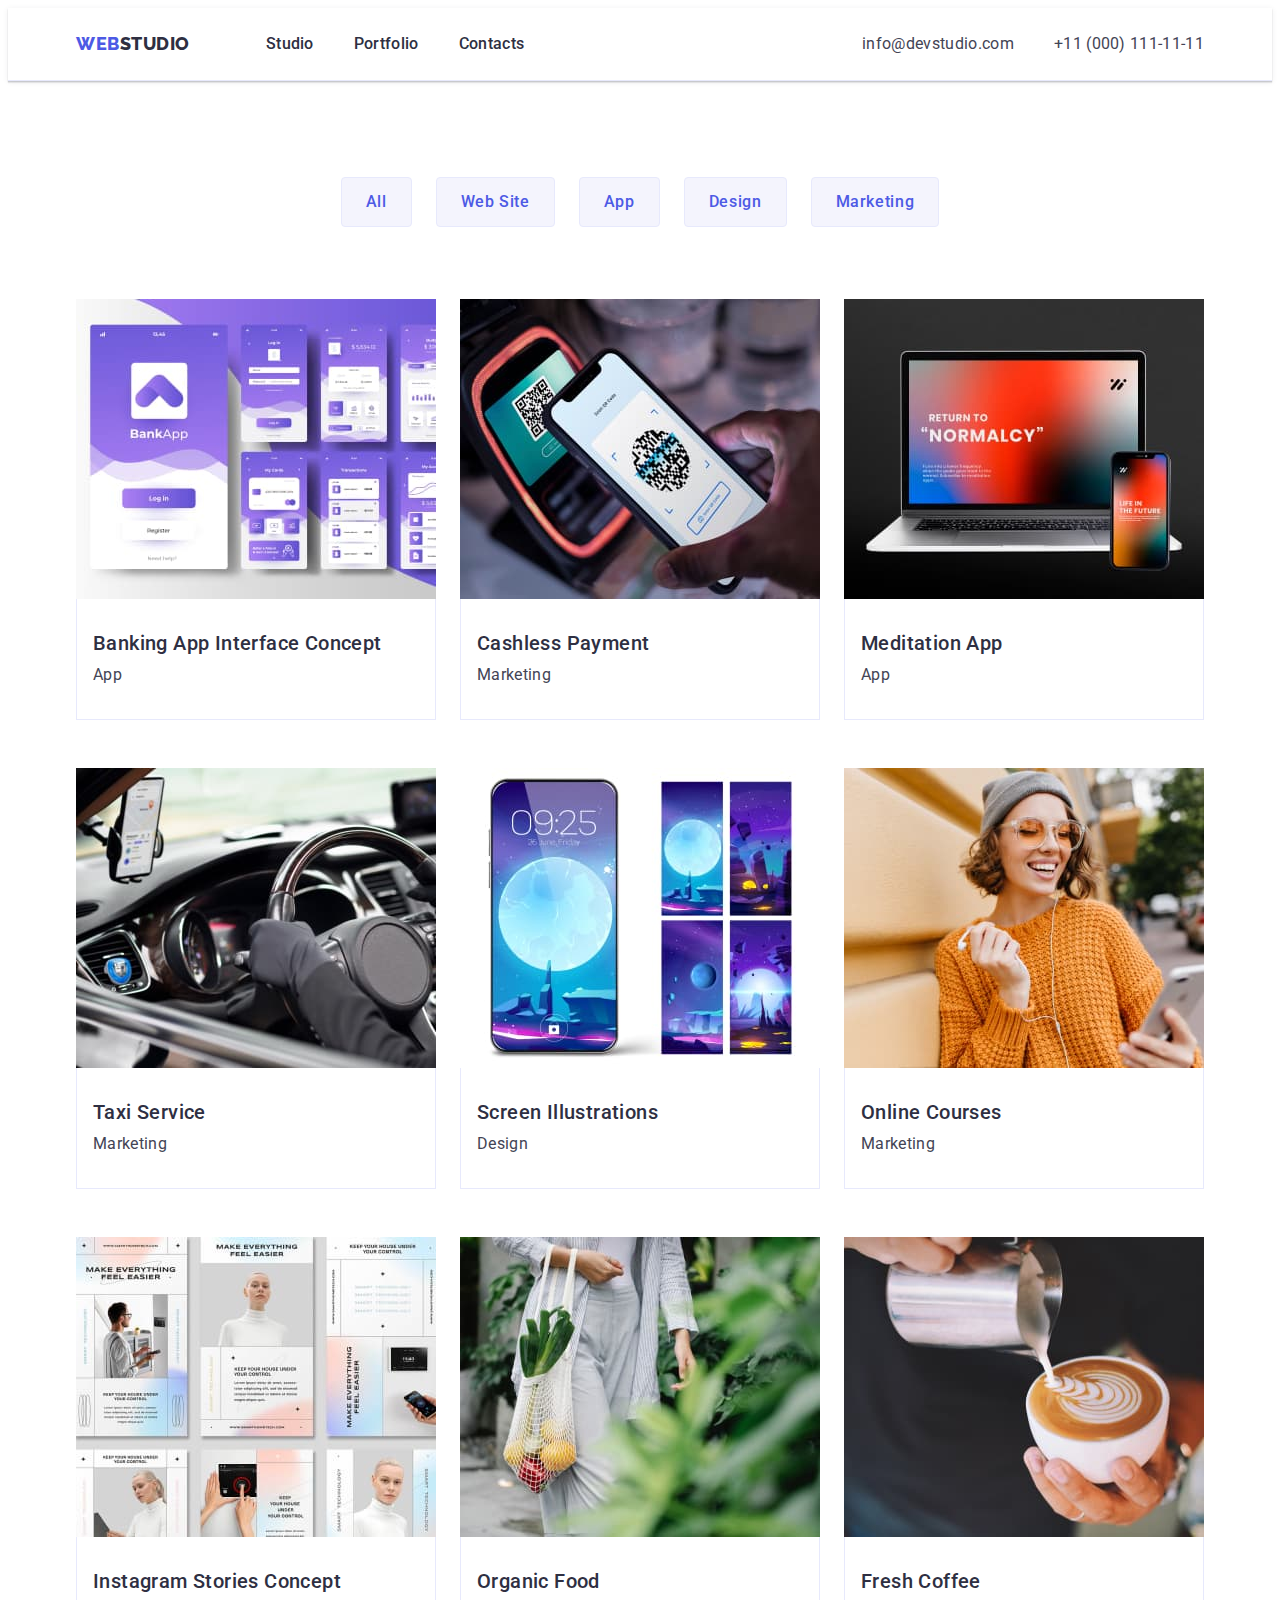
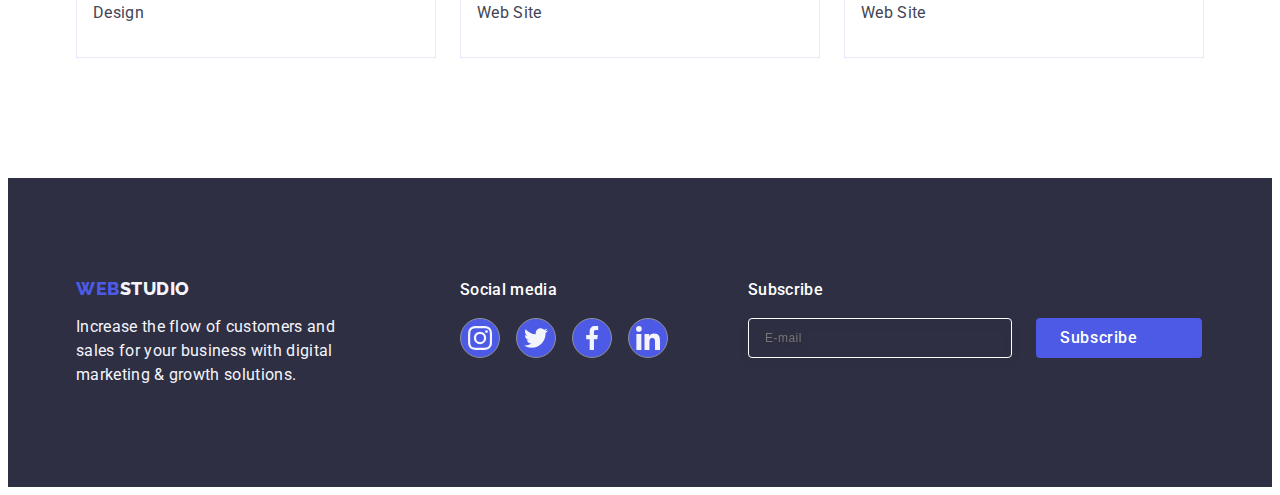
==== commit ae04bd25: "x" ====
--- a/portfolio.html
+++ b/portfolio.html
@@ -256,7 +256,7 @@
           <li class="footer-social-items">
             <a href="#" class="footer-social-link link">
               <svg class="footer-social-svg" width="24" height="24">
-                <use href="./images/icons.svg#ico-1-instagram"></use>
+                <use href="./images/icons.svg#icon-instagram"></use>
               </svg>
             </a>
           </li>
@@ -264,7 +264,7 @@
           <li class="footer-social-items">
             <a href="#" class="footer-social-link link">
               <svg class="footer-social-svg" width="24" height="24">
-                <use href="./images/icons.svg#ico-2-twitter"></use>
+                <use href="./images/icons.svg#icon-twitter"></use>
               </svg>
             </a>
           </li>
@@ -272,7 +272,7 @@
           <li class="footer-social-items">
             <a href="#" class="footer-social-link link">
               <svg class="footer-social-svg" width="24" height="24">
-                <use href="./images/icons.svg#ico-3-facebook"></use>
+                <use href="./images/icons.svg#icon-facebook"></use>
               </svg>
             </a>
           </li>
@@ -280,7 +280,7 @@
           <li class="footer-social-items">
             <a href="#" class="footer-social-link link">
               <svg class="footer-social-svg" width="24" height="24">
-                <use href="./images/icons.svg#ico-4-linkedin"></use>
+                <use href="./images/icons.svg#icon-linkedin"></use>
               </svg>
             </a>
           </li>
--- a/css/styles.css
+++ b/css/styles.css
@@ -698,7 +698,7 @@
   width: 264px;
   height: 40px;
   font-size: 12px;
-  line-height: 2;
+  line-height: 1.5;
   letter-spacing: 0.04em;
   padding-left: 16px;
   background-color: transparent;
@@ -734,101 +734,248 @@
 /*-- MODAL ------------*/
 
 .backdrop {
-  position: fixed;
-  top: 0;
-  left: 0;
-  width: 100%;
-  height: 100%;
-  background-color: rgba(46, 47, 66, 0.4);
-  transition: opacity 250ms cubic-bezier(0.4, 0, 0.2, 1),
+    position: fixed;
+    top: 0;
+    left: 0;
+    width: 100%;
+    height: 100%;
+    background-color: rgba(46, 47, 66, 0.4);
+    transition: opacity 250ms cubic-bezier(0.4, 0, 0.2, 1), 
     visibility 250ms cubic-bezier(0.4, 0, 0.2, 1);
 }
-
-.is-hidden {
-  opacity: 0;
-  visibility: hidden;
-  pointer-events: none;
+.backdrop.is-hidden {
+    opacity: 0;
+    pointer-events: none;
+    visibility: hidden;
 }
 
 .modal {
-  padding: 72px 24px 24px 24px;
-  position: absolute;
-  top: 50%;
-  left: 50%;
-  transform: translate(-50%, -50%) scale(1);
-  width: 408px;
-  min-height: 584px;
-  background: #fcfcfc;
-  box-shadow: 0px 1px 1px rgba(0, 0, 0, 0.14), 0px 1px 3px rgba(0, 0, 0, 0.12),0px 2px 1px rgba(0, 0, 0, 0.2);
-  border-radius: 4px;
-  transition: transform 250ms cubic-bezier(0.4, 0, 0.2, 1);
-}
-
-.modal-paragraf {
-  font-size: 16px;
-  font-weight: 500;
-  letter-spacing: 0.02em;
-  color: #2E2F42;
-  margin-bottom: 16px;
-  font-weight: 500;
-  text-align: center;
-}
-
-.modal-button {
-  position: absolute;
-  top: 24px;
-  right: 24px;
-  width: 24px;
-  height: 24px;
-  border-radius: 50%;
-  display: flex;
-  align-items: center;
-  justify-content: center;
-  background-color: #e7e9fc;
-  border: 1px solid rgba(0, 0, 0, 0.1);
-  padding: 0;
-  cursor: pointer;
-  transition: background-color 250ms cubic-bezier(0.4, 0, 0.2, 1),
+    position: absolute;
+    top: 50%;
+    left: 50%;
+    transform: translate(-50%, -50%) scale(1);
+    min-width: 408px;
+    min-height: 576px;
+    background: #fcfcfc;
+    box-shadow: 
+    0px 1px 1px rgba(0, 0, 0, 0.14), 
+    0px 1px 3px rgba(0, 0, 0, 0.12), 
+    0px 2px 1px rgba(0, 0, 0, 0.2);
+    border-radius: 4px;
+    z-index: 2;
+    transition: transform 250ms cubic-bezier(0.4, 0, 0.2, 1);
+    padding: 72px 24px 24px 24px;
+}
+
+.close-btn {
+    position: absolute;
+    display: flex;
+    top: 24px;
+    right: 24px;
+    width: 24px;
+    height: 24px;
+    border-radius: 50%;
+    padding: 0;
+    align-items: center;
+    justify-content: center;
+    border: 1px solid rgba(0, 0, 0, 0.1);
+    cursor: pointer;
+    background-color: #e7e9fc;
+    transition: background-color 250ms 
+    cubic-bezier(0.4, 0, 0.2, 1), 
     border 250ms cubic-bezier(0.4, 0, 0.2, 1);
 }
-
-.modal-button:hover {
-  border: none;
-  background-color: #404bbf;
-}
-
-.modal-button:focus {
-  border: none;
-  background-color: #404bbf;
-}
-
-.modal-button:hover,
-.modal-button:focus .modal-button-svg {
-  fill: #ffffff;
-}
-
-.modal-button-svg {
-  transition: fill 250ms cubic-bezier(0.4, 0, 0.2, 1);
-}
-
-/*-- CURRENT PAGE ------------*/
-
-.current {
-  color: #404bbf;
-  position: relative;
-  transition: color 250ms cubic-bezier(0.4, 0, 0.2, 1);
-}
-
-.current:after {
-  content: "";
-  position: absolute;
-  left: 0;
-  bottom: -1px;
-  background-color: #404bbf;
-  height: 4px;
-  border-radius: 2px;
-  display: block;
-  width: 100%;
+ .close-icon {
+    display: inline-block;
+
+    transition: fill 250ms cubic-bezier(0.4, 0, 0.2, 1);
+}
+ 
+.close-btn:hover {
+    background: var(--nav-color);
+    border: none;
+    fill: #ffffff;
+
+}
+.close-btn:focus {
+    background: var(--nav-color);
+    border: none;
+    fill: #ffffff;
+}
+
+.modal-title{
+    text-align: center;
+    margin-top: 0;
+    margin-bottom: 16px;
+    font-weight: 500;
+    font-size: 16px;
+    line-height: 1.5;
+    letter-spacing: 0.02em;
+    color: var(--brand-color);
+}
+
+.modal-field{
+    display: flex;
+    flex-direction: column;
+    width: 360px;
+    margin-bottom: 8px;
+}
+
+.label-text{
+    margin-bottom: 4px;
+    text-transform: capitalize;
+    font-weight: 400;
+    font-size: 12px;
+    line-height: 1.17;
+    letter-spacing: 0.04em;
+    color:var(--icon-color)
+}
+.modal-icon{
+    position: absolute;
+    top: 50%;
+    left: 16px;
+    transform: translateY(-50%);
+    fill: var(--brand-color);
+    transition: fill 250ms cubic-bezier(0.4, 0, 0.2, 1);
+}
+.icon-holder {
+    position: relative;
+}
+.modal-input {
+    width: 360px;
+    height: 40px;
+    padding: 11px 38px;
+    border: 1px solid rgba(46, 47, 66, 0.4);
+    border-radius: 4px;
+    background-color: transparent;
+    outline: transparent;
+    transition: border-color 250ms cubic-bezier(0.4, 0, 0.2, 1);
+}
+.comment-label{
+    display: flex;
+    flex-direction: column;
+    width: 360px;
+    margin-bottom: 16px;
+    margin-top: 8px;
+}
+.modal-input-comment{
+    resize: none;
+    width: 360px;
+    padding: 8px 16px;
+    height: 120px;
+    border: 1px solid rgba(46, 47, 66, 0.4);
+    border-radius: 4px;
+
+    font-size: 12px;
+    line-height: 1.17;
+    letter-spacing: 0.04em;
+    color: rgba(46, 47, 66, 0.4);
+    background-color: transparent;
+    outline: transparent;
+    transition: border-color 250ms cubic-bezier(0.4, 0, 0.2, 1)
+}
+
+.modal-input-comment::placeholder {
+    font-family: 'Roboto';
+font-style: normal;
+font-weight: 400;
+font-size: 12px;
+line-height: 14px;
+letter-spacing: 0.04em;
+color:rgba(46, 47, 66, 0.4);
+}
+
+.focus-input:focus{
+    outline: none;
+    border: 1px solid;
+    color: var(--logo-web-color);
+}
+.modal-input:focus ~ .modal-icon {
+    fill: var(--logo-web-color)
+}
+
+.checkbox-input:checked + .checkbox-label span {
+    border: none;
+    fill:var(--background-color-gray);
+    background-color:var(--nav-color);
+}
+.checkbox {
+    margin-bottom: 24px;
+}
+.checkbox-label {
+    font-family: 'Roboto';
+    font-style: normal;
+    font-weight: 400;
+    font-size: 12px;
+    line-height: 14px;
+    letter-spacing: 0.04em;
+    line-height: 1.17;
+    color: var(--icon-color);
+}
+.privacy {
+    color:var(--logo-web-color);
+    cursor: pointer;
+    text-decoration: underline;
+}
+.checkbox-input{
+    position: absolute;
+    width: 1px;
+    height: 1px;
+    margin: -1px;
+    border: 0;
+    padding: 0;
+    white-space: nowrap;
+    clip-path: inset(100%);
+    clip: rect(0 0 0 0);
+    overflow: hidden;
+}
+
+.checkbox-holder {
+    margin-right: 8px;
+    width: 16px;
+    height: 16px;
+    border: 1px solid rgba(46, 47, 66, 0.4);
+    border-radius: 2px;
+    display: inline-flex;
+    align-items: center;
+    justify-content: center; 
+    fill: transparent;
+    transition: background-color 250ms cubic-bezier(0.4, 0, 0.2, 1), 
+    border 250ms cubic-bezier(0.4, 0, 0.2, 1), 
+    fill 250ms cubic-bezier(0.4, 0, 0.2, 1);
+}
+
+.modal-btn{
+    display: block;
+    min-width: 169px;
+    height: 56px;   
+    border:none;
+    background: #4D5AE5;
+    box-shadow: 0px 4px 4px rgba(0, 0, 0, 0.15);
+    border-radius: 4px;
+    color: var(--background-white); 
+    margin-left: auto;
+    margin-right: auto;
+
+    font-family: "Roboto", sans-serif;
+    font-style: normal;
+    font-weight: 500;
+    font-size: 16px;
+    line-height: 24px;  
+    text-align: center;
+    letter-spacing: 0.04em;
+
+    transition: background-color 250ms cubic-bezier(0.4, 0, 0.2, 1);
+}
+
+.modal-btn:hover {
+    background: var(--nav-color);
+    border: none;
+}
+
+.modal-btn:focus {
+    background: var(--nav-color);
+    border: none;
 }
 
 /*-- END --*/
